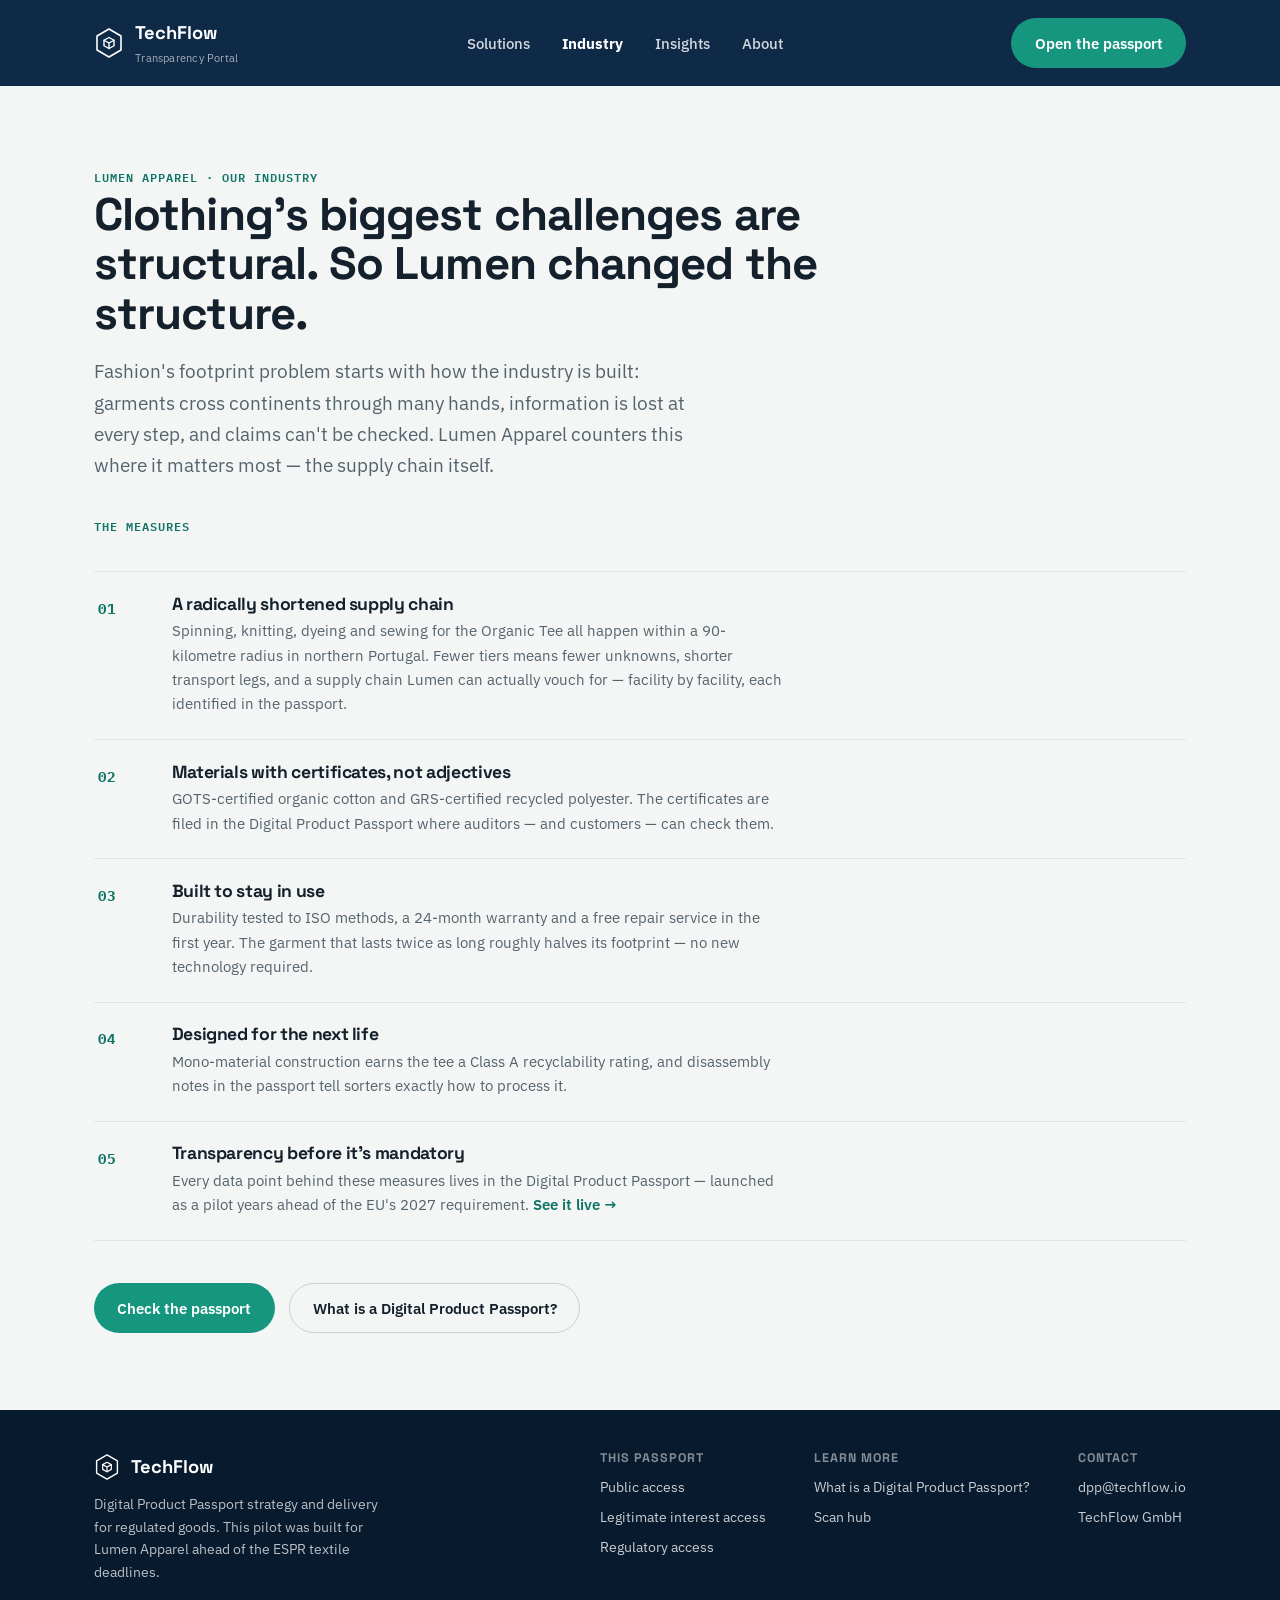
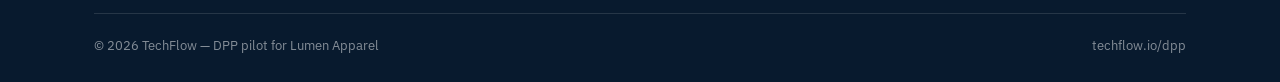
==== industry.html @ 77fb2a07 "Fix recycle icon, collapse dropdowns by default, rename client to Lumen Apparel, add Solutions and I" ====
<!DOCTYPE html>
<html lang="en">
<head>
<meta charset="UTF-8">
<meta name="viewport" content="width=device-width, initial-scale=1.0">
<title>Transparency Portal — Industry &amp; Commitments | TechFlow</title>
<meta name="description" content="How Lumen Apparel counters the clothing industry's sustainability challenges: a radically shortened supply chain, durable design, certified materials and a Digital Product Passport on every garment.">
<link rel="icon" href="data:image/svg+xml,%3Csvg xmlns='http://www.w3.org/2000/svg' viewBox='0 0 30 30'%3E%3Cpolygon points='15,1 27,8 27,22 15,29 3,22 3,8' fill='%230E2A47'/%3E%3Cpath d='M15 9.5 20 12.25 20 17.75 15 20.5 10 17.75 10 12.25Z M10 12.25 15 15 20 12.25 M15 15 V20.5' fill='none' stroke='white' stroke-width='1.5' stroke-linejoin='round'/%3E%3C/svg%3E">
<link rel="preconnect" href="https://fonts.googleapis.com">
<link rel="preconnect" href="https://fonts.gstatic.com" crossorigin>
<link href="https://fonts.googleapis.com/css2?family=Space+Grotesk:wght@500;600;700&family=IBM+Plex+Sans:wght@400;500;600;700&family=IBM+Plex+Mono:wght@500;600&display=swap" rel="stylesheet">
<link rel="stylesheet" href="assets/css/tf-tokens.css">
<link rel="stylesheet" href="assets/css/tf-base.css">
<style>
  .page-hero { padding: clamp(3rem, 6vw, 5rem) 0 2rem; }
  .page-hero h1 { font-size: var(--fs-h1); max-width: 26ch; }
  .page-hero .hero-lead { font-size: var(--fs-lead); color: var(--ink-soft); max-width: 56ch; margin-top: 1.1rem; }
  .measure-list { border-top: 1px solid var(--line); margin-top: 2rem; }
  .measure { display: grid; grid-template-columns: 56px 1fr; gap: 1.1rem; padding: 1.4rem 0.25rem; border-bottom: 1px solid var(--line); align-items: start; }
  .measure .num { font-family: var(--font-mono); font-weight: 700; color: var(--teal-dark); font-size: 0.88rem; letter-spacing: 0.06em; padding-top: 0.2rem; }
  .measure h3 { font-size: 1.1rem; margin-bottom: 0.35rem; }
  .measure p { color: var(--ink-soft); font-size: 0.94rem; max-width: 68ch; }
  .measure a { color: var(--teal-dark); font-weight: 600; text-decoration: none; }
  .measure a:hover { text-decoration: underline; }
  .cta-row { display: flex; gap: 0.9rem; flex-wrap: wrap; padding: 2.6rem 0 var(--section-pad); }
  @media (max-width: 700px) { .measure { grid-template-columns: 42px 1fr; } }
</style>
</head>
<body>

<svg style="display:none" aria-hidden="true">
  <symbol id="icon-hex" viewBox="0 0 30 30" fill="none" stroke="currentColor" stroke-linecap="round" stroke-linejoin="round"><polygon points="15,1 27,8 27,22 15,29 3,22 3,8" stroke-width="1.6"/><path d="M15 9.5 20 12.25 20 17.75 15 20.5 10 17.75 10 12.25Z" stroke-width="1.4"/><path d="M10 12.25 15 15 20 12.25M15 15V20.5" stroke-width="1.4"/></symbol>
</svg>

<header class="site-header">
  <div class="wrap">
    <a href="index.html" class="brand">
      <svg class="brand-mark" width="30" height="30"><use href="#icon-hex"/></svg>
      <span>TechFlow<small>Transparency Portal</small></span>
    </a>
    <nav class="nav-links">
      <a href="solutions.html">Solutions</a>
      <a href="industry.html" aria-current="page" style="color:#fff; font-weight:700;">Industry</a>
      <a href="public-access.html#trust">Insights</a>
      <a href="#footer">About</a>
    </nav>
    <div class="nav-right">
      <a href="public-access.html" class="btn btn-primary">Open the passport</a>
      <button class="menu-toggle" aria-label="Open menu" aria-expanded="false"><span></span></button>
    </div>
  </div>
</header>
<div class="mobile-panel">
  <a href="solutions.html">Solutions</a>
  <a href="industry.html">Industry</a>
  <a href="public-access.html#trust">Insights</a>
  <a href="#footer">About</a>
</div>

<main>
  <section class="page-hero">
    <div class="wrap">
      <span class="eyebrow">Lumen Apparel · Our industry</span>
      <h1>Clothing's biggest challenges are structural. So Lumen changed the structure.</h1>
      <p class="hero-lead">Fashion's footprint problem starts with how the industry is built: garments cross continents through many hands, information is lost at every step, and claims can't be checked. Lumen Apparel counters this where it matters most — the supply chain itself.</p>
    </div>
  </section>

  <section>
    <div class="wrap">
      <span class="eyebrow">The measures</span>
      <div class="measure-list">
        <div class="measure">
          <span class="num">01</span>
          <div>
            <h3>A radically shortened supply chain</h3>
            <p>Spinning, knitting, dyeing and sewing for the Organic Tee all happen within a 90-kilometre radius in northern Portugal. Fewer tiers means fewer unknowns, shorter transport legs, and a supply chain Lumen can actually vouch for — facility by facility, each identified in the passport.</p>
          </div>
        </div>
        <div class="measure">
          <span class="num">02</span>
          <div>
            <h3>Materials with certificates, not adjectives</h3>
            <p>GOTS-certified organic cotton and GRS-certified recycled polyester. The certificates are filed in the Digital Product Passport where auditors — and customers — can check them.</p>
          </div>
        </div>
        <div class="measure">
          <span class="num">03</span>
          <div>
            <h3>Built to stay in use</h3>
            <p>Durability tested to ISO methods, a 24-month warranty and a free repair service in the first year. The garment that lasts twice as long roughly halves its footprint — no new technology required.</p>
          </div>
        </div>
        <div class="measure">
          <span class="num">04</span>
          <div>
            <h3>Designed for the next life</h3>
            <p>Mono-material construction earns the tee a Class A recyclability rating, and disassembly notes in the passport tell sorters exactly how to process it.</p>
          </div>
        </div>
        <div class="measure">
          <span class="num">05</span>
          <div>
            <h3>Transparency before it's mandatory</h3>
            <p>Every data point behind these measures lives in the Digital Product Passport — launched as a pilot years ahead of the EU's 2027 requirement. <a href="public-access.html">See it live →</a></p>
          </div>
        </div>
      </div>
      <div class="cta-row">
        <a href="public-access.html" class="btn btn-primary">Check the passport</a>
        <a href="solutions.html" class="btn btn-secondary">What is a Digital Product Passport?</a>
      </div>
    </div>
  </section>
</main>

<footer class="site-footer" id="footer">
  <div class="wrap">
    <div class="footer-top">
      <div class="footer-brand">
        <span class="brand"><svg class="brand-mark" width="26" height="26"><use href="#icon-hex"/></svg>TechFlow</span>
        <p>Digital Product Passport strategy and delivery for regulated goods. This pilot was built for Lumen Apparel ahead of the ESPR textile deadlines.</p>
      </div>
      <div class="footer-cols">
        <div class="footer-col">
          <h4>This passport</h4>
          <a href="public-access.html">Public access</a>
          <a href="legitimate-interest-access.html">Legitimate interest access</a>
          <a href="regulatory-access.html">Regulatory access</a>
        </div>
        <div class="footer-col">
          <h4>Learn more</h4>
          <a href="solutions.html">What is a Digital Product Passport?</a>
          <a href="index.html">Scan hub</a>
        </div>
        <div class="footer-col">
          <h4>Contact</h4>
          <a href="mailto:dpp@techflow.io">dpp@techflow.io</a>
          <p>TechFlow GmbH</p>
        </div>
      </div>
    </div>
    <div class="footer-bottom">
      <span>© 2026 TechFlow — DPP pilot for Lumen Apparel</span>
      <span>techflow.io/dpp</span>
    </div>
  </div>
</footer>

<script src="assets/js/tf-nav.js"></script>
</body>
</html>
---- assets/css/tf-tokens.css ----
:root {
  /* ---- Color: navy consultancy chrome, warm off-white canvas, one teal accent ---- */
  --navy: #0E2A47;
  --navy-deep: #081A2E;
  --navy-soft: #1B3A5C;

  --teal: #17967F;
  --teal-dark: #0F7566;
  --teal-tint: #E3F3EF;

  --bg: #F4F6F5;
  --card: #FFFFFF;

  --ink: #14202B;
  --ink-soft: #55636D;
  --ink-faint: #7C8890;

  --line: #E1E5E4;
  --line-strong: #C9D0CE;

  /* tier accents — used sparingly as a dot + label, never a wash of color */
  --tier-public: #17967F;
  --tier-public-tint: #E3F3EF;
  --tier-legit: #8A6100;
  --tier-legit-tint: #F4EBD6;
  --tier-authority: #A3372A;
  --tier-authority-tint: #F7E6E2;

  --invert: #FFFFFF;

  /* ---- Type ---- */
  --font-display: 'Space Grotesk', 'Segoe UI', system-ui, sans-serif;
  --font-body: 'IBM Plex Sans', 'Segoe UI', system-ui, sans-serif;
  --font-mono: 'IBM Plex Mono', ui-monospace, 'SF Mono', Consolas, monospace;

  --fs-hero: clamp(2.4rem, 4vw + 1rem, 3.75rem);
  --fs-h1: clamp(2rem, 2.6vw + 1rem, 2.85rem);
  --fs-h2: clamp(1.6rem, 1.8vw + 1rem, 2.25rem);
  --fs-h3: 1.25rem;
  --fs-lead: 1.2rem;
  --fs-body: 1.0625rem;
  --fs-small: 0.9rem;
  --fs-micro: 0.78rem;

  --lh-tight: 1.08;
  --lh-snug: 1.3;
  --lh-body: 1.62;

  --tracking-tight: -0.02em;
  --tracking-snug: -0.01em;
  --tracking-wide: 0.08em;

  /* ---- Shape / rhythm ---- */
  --radius-s: 10px;
  --radius-m: 16px;
  --radius-l: 24px;
  --radius-pill: 980px;
  --section-pad: clamp(3.5rem, 6vw, 6.5rem);
  --edge: clamp(1.25rem, 5vw, 4rem);
  --content-max: 1220px;

  --ease-out: cubic-bezier(0.16, 1, 0.3, 1);
  --dur: 0.45s;

  --shadow-card: 0 1px 2px rgba(14, 42, 71, 0.06), 0 8px 24px -12px rgba(14, 42, 71, 0.18);
  --shadow-panel: 0 24px 60px -24px rgba(8, 26, 46, 0.45);
}

@media (prefers-reduced-motion: reduce) {
  *, *::before, *::after {
    animation-duration: 0.01ms !important;
    animation-iteration-count: 1 !important;
    transition-duration: 0.01ms !important;
    scroll-behavior: auto !important;
  }
}
---- assets/css/tf-base.css ----
/* ===========================================================
   TechFlow × Elevate Essentials — shared base for the three
   DPP access-level pages (public / legitimate-interest / regulatory)
   =========================================================== */

*, *::before, *::after { box-sizing: border-box; }
html { scroll-behavior: smooth; }
body {
  margin: 0;
  background: var(--bg);
  color: var(--ink);
  font-family: var(--font-body);
  font-size: var(--fs-body);
  line-height: var(--lh-body);
  -webkit-font-smoothing: antialiased;
}
h1, h2, h3, h4 {
  font-family: var(--font-display);
  color: var(--ink);
  line-height: var(--lh-tight);
  letter-spacing: var(--tracking-tight);
  margin: 0;
}
p { margin: 0; }
a { color: inherit; }
img { max-width: 100%; display: block; }
.wrap { max-width: var(--content-max); margin: 0 auto; padding: 0 var(--edge); }

:focus-visible {
  outline: 2.5px solid var(--teal);
  outline-offset: 3px;
  border-radius: 4px;
}

.eyebrow {
  display: inline-flex;
  align-items: center;
  gap: 0.5em;
  font-family: var(--font-mono);
  font-size: var(--fs-micro);
  font-weight: 600;
  letter-spacing: var(--tracking-wide);
  text-transform: uppercase;
  color: var(--teal-dark);
}

/* ---------- buttons ---------- */
.btn {
  display: inline-flex;
  align-items: center;
  gap: 0.5rem;
  padding: 0.75rem 1.4rem;
  border-radius: var(--radius-pill);
  font-family: var(--font-body);
  font-weight: 600;
  font-size: 0.95rem;
  text-decoration: none;
  border: 1.5px solid transparent;
  cursor: pointer;
  transition: transform var(--dur) var(--ease-out), background var(--dur) var(--ease-out), border-color var(--dur) var(--ease-out);
}
.btn-primary { background: var(--teal); color: #fff; }
.btn-primary:hover { background: var(--teal-dark); }
.btn-secondary { background: transparent; border-color: var(--line-strong); color: var(--ink); }
.btn-secondary:hover { border-color: var(--ink-soft); }
.btn-ghost-invert { background: rgba(255,255,255,0.08); border-color: rgba(255,255,255,0.28); color: #fff; }
.btn-ghost-invert:hover { background: rgba(255,255,255,0.16); }

/* ---------- site header ---------- */
.site-header {
  background: var(--navy);
  color: #fff;
}
.site-header .wrap {
  display: flex;
  align-items: center;
  justify-content: space-between;
  gap: 1.5rem;
  padding-top: 1.1rem;
  padding-bottom: 1.1rem;
}
.brand {
  display: flex;
  align-items: center;
  gap: 0.7rem;
  text-decoration: none;
  color: #fff;
  font-family: var(--font-display);
  font-weight: 700;
  font-size: 1.15rem;
}
.brand-mark { flex-shrink: 0; }
.brand small {
  display: block;
  font-family: var(--font-body);
  font-weight: 400;
  font-size: 0.68rem;
  letter-spacing: 0.02em;
  color: rgba(255,255,255,0.62);
  margin-top: 0.1rem;
}
.nav-links {
  display: flex;
  gap: 2rem;
  font-size: 0.95rem;
  font-weight: 500;
}
.nav-links a { text-decoration: none; color: rgba(255,255,255,0.82); transition: color var(--dur); }
.nav-links a:hover { color: #fff; }
.nav-right { display: flex; align-items: center; gap: 1rem; }
.menu-toggle {
  display: none;
  width: 40px; height: 40px;
  border-radius: 10px;
  border: 1.5px solid rgba(255,255,255,0.3);
  background: transparent;
  position: relative;
  cursor: pointer;
}
.menu-toggle span, .menu-toggle::before, .menu-toggle::after {
  content: ''; position: absolute; left: 10px; right: 10px; height: 1.6px; background: #fff;
}
.menu-toggle::before { top: 14px; }
.menu-toggle span { top: 19px; }
.menu-toggle::after { top: 24px; }
.mobile-panel { display: none; }

/* ---------- tier bar (eyebrow + badge + cross-links) ---------- */
.tier-bar {
  background: var(--navy-deep);
  color: rgba(255,255,255,0.9);
  border-top: 1px solid rgba(255,255,255,0.08);
}
.tier-bar .wrap {
  display: flex;
  flex-wrap: wrap;
  align-items: center;
  justify-content: space-between;
  gap: 0.75rem;
  padding-top: 0.85rem;
  padding-bottom: 0.85rem;
  font-size: 0.85rem;
}
.tier-badge {
  display: inline-flex;
  align-items: center;
  gap: 0.5rem;
  padding: 0.3rem 0.8rem;
  border-radius: var(--radius-pill);
  font-family: var(--font-mono);
  font-size: 0.72rem;
  font-weight: 700;
  letter-spacing: var(--tracking-wide);
  text-transform: uppercase;
}
.tier-badge .dot { width: 7px; height: 7px; border-radius: 50%; background: currentColor; }
.tier-badge--public { background: rgba(23,150,127,0.18); color: #5FDCC1; }
.tier-badge--legit { background: rgba(138,97,0,0.22); color: #F0C15D; }
.tier-badge--authority { background: rgba(163,55,42,0.22); color: #F09184; }

.tier-switch { display: flex; gap: 1.1rem; align-items: center; flex-wrap: wrap; }
.tier-switch span.label { color: rgba(255,255,255,0.5); }
.tier-switch a {
  text-decoration: none;
  color: rgba(255,255,255,0.7);
  border-bottom: 1px solid transparent;
  padding-bottom: 1px;
}
.tier-switch a:hover { color: #fff; border-color: rgba(255,255,255,0.4); }
.tier-switch a.is-current { color: #fff; font-weight: 700; border-color: currentColor; }

/* ---------- hero ---------- */
.hero { padding: var(--section-pad) 0 3.5rem; }
.hero-grid {
  display: grid;
  grid-template-columns: 1.05fr 0.85fr 0.8fr;
  gap: clamp(1.5rem, 3vw, 2.5rem);
  align-items: start;
}
.hero-copy h1 { font-size: var(--fs-hero); margin: 0.9rem 0 1.1rem; }
.hero-copy .hero-lead { font-size: var(--fs-lead); color: var(--ink-soft); max-width: 46ch; margin-bottom: 1.8rem; }
.hero-accent { color: var(--teal-dark); }

.hero-visual {
  position: relative;
  background: linear-gradient(180deg, var(--navy) 0%, var(--navy-deep) 100%);
  border-radius: var(--radius-l);
  padding: 2.2rem 1.6rem;
  box-shadow: var(--shadow-panel);
  overflow: hidden;
}
.hero-visual::before {
  content: '';
  position: absolute; inset: 0;
  background: radial-gradient(60% 50% at 50% 30%, rgba(23,150,127,0.22), transparent 70%);
  pointer-events: none;
}
.hero-photo-frame { position: relative; z-index: 1; }
.hero-photo-frame img { width: 100%; border-radius: var(--radius-m); }

.hero-tags {
  position: relative; z-index: 3;
  display: flex; flex-wrap: wrap; gap: 0.6rem;
  margin-top: 1.4rem;
}
.hero-tag {
  display: flex; align-items: center; gap: 0.5rem;
  background: rgba(255,255,255,0.06);
  border: 1px solid rgba(255,255,255,0.14);
  border-radius: var(--radius-pill);
  padding: 0.5rem 0.9rem 0.5rem 0.6rem;
  color: #fff;
  font-size: 0.82rem;
  font-weight: 600;
}
.hero-tag svg { color: var(--teal); flex-shrink: 0; }

/* ---------- overview sidebar card ---------- */
.overview-card {
  background: var(--card);
  border: 1px solid var(--line);
  border-radius: var(--radius-l);
  box-shadow: var(--shadow-card);
  padding: 1.8rem 1.8rem 1.5rem;
}
.overview-card h2 {
  font-size: 1rem;
  font-family: var(--font-mono);
  letter-spacing: var(--tracking-wide);
  text-transform: uppercase;
  color: var(--ink-soft);
  margin-bottom: 1.1rem;
}
.overview-row {
  display: flex;
  gap: 0.9rem;
  padding: 0.85rem 0;
  border-top: 1px solid var(--line);
}
.overview-row:first-of-type { border-top: none; }
.overview-row .icon {
  flex-shrink: 0;
  width: 34px; height: 34px;
  border-radius: 9px;
  background: var(--teal-tint);
  color: var(--teal-dark);
  display: flex; align-items: center; justify-content: center;
}
.overview-row dt { font-size: 0.85rem; font-weight: 700; color: var(--ink); margin-bottom: 0.15rem; }
.overview-row dd { margin: 0; font-size: 0.88rem; color: var(--ink-soft); }
.overview-row a.reg-link { color: var(--teal-dark); font-weight: 600; text-decoration: none; }
.overview-row a.reg-link:hover { text-decoration: underline; }

.qr-block {
  margin-top: 1.4rem;
  padding-top: 1.4rem;
  border-top: 1px solid var(--line);
  display: flex;
  align-items: center;
  gap: 1rem;
}
.qr-block canvas, .qr-block img { border-radius: 8px; border: 1px solid var(--line); }
.qr-block-text p { font-size: 0.8rem; color: var(--ink-faint); }
.qr-block-text strong { display: block; font-size: 0.85rem; color: var(--ink); margin-bottom: 0.2rem; }

/* ---------- context strip ---------- */
.context-strip {
  background: var(--card);
  border-top: 1px solid var(--line);
  border-bottom: 1px solid var(--line);
  padding: 2.6rem 0;
}
.context-strip .wrap { display: grid; grid-template-columns: 1fr 1.4fr; gap: 2.5rem; align-items: start; }
.context-strip p { color: var(--ink-soft); }
.context-strip p + p { margin-top: 0.9rem; }

/* ---------- accordion / dropdown attribute browser ---------- */
.records { padding: var(--section-pad) 0; }
.records-head { display: flex; justify-content: space-between; align-items: flex-end; gap: 1.5rem; margin-bottom: 2.2rem; flex-wrap: wrap; }
.records-head h2 { font-size: var(--fs-h2); }
.records-head p { color: var(--ink-soft); margin-top: 0.5rem; max-width: 60ch; }

.dpp-accordion { border-top: 1px solid var(--line); }
.dpp-cat { border-bottom: 1px solid var(--line); }
.dpp-cat summary {
  display: flex;
  align-items: center;
  gap: 1rem;
  padding: 1.35rem 0.25rem;
  cursor: pointer;
  list-style: none;
  font-family: var(--font-display);
  font-size: 1.1rem;
  font-weight: 600;
  color: var(--ink);
}
.dpp-cat summary::-webkit-details-marker { display: none; }
.dpp-cat summary .icon {
  flex-shrink: 0;
  width: 40px; height: 40px;
  border-radius: 10px;
  background: var(--teal-tint);
  color: var(--teal-dark);
  display: flex; align-items: center; justify-content: center;
}
.dpp-cat summary .cat-meta { flex: 1; }
.dpp-cat summary .cat-meta .cat-sub { display: block; font-family: var(--font-body); font-weight: 400; font-size: 0.85rem; color: var(--ink-soft); margin-top: 0.15rem; }
.dpp-cat summary .count { font-family: var(--font-mono); font-size: 0.78rem; color: var(--ink-faint); white-space: nowrap; }
.dpp-cat summary .chevron { flex-shrink: 0; transition: transform var(--dur) var(--ease-out); color: var(--ink-faint); }
.dpp-cat[open] summary .chevron { transform: rotate(180deg); }

.dpp-cat-body { padding: 0 0.25rem 1.6rem 0.25rem; }
.field-table { width: 100%; border-collapse: collapse; }
.field-table tr { border-top: 1px dashed var(--line); }
.field-table tr:first-child { border-top: none; }
.field-table th, .field-table td { text-align: left; padding: 0.65rem 0.6rem; vertical-align: top; font-weight: 400; }
.field-table th {
  width: 30%;
  font-weight: 600;
  color: var(--ink);
  font-size: 0.92rem;
}
.field-table td.field-value { color: var(--ink-soft); font-size: 0.92rem; }
.field-table td.field-standard { color: var(--ink-faint); font-family: var(--font-mono); font-size: 0.78rem; text-align: right; white-space: nowrap; }
.field-tier {
  display: inline-block;
  margin-left: 0.5rem;
  padding: 0.1rem 0.5rem;
  border-radius: var(--radius-pill);
  font-family: var(--font-mono);
  font-size: 0.65rem;
  font-weight: 700;
  letter-spacing: 0.03em;
  vertical-align: middle;
}
.field-tier--public { background: var(--tier-public-tint); color: var(--tier-public); }
.field-tier--legit { background: var(--tier-legit-tint); color: var(--tier-legit); }
.field-tier--authority { background: var(--tier-authority-tint); color: var(--tier-authority); }

.toggle-all {
  background: transparent;
  border: 1.5px solid var(--line-strong);
  border-radius: var(--radius-pill);
  padding: 0.55rem 1.1rem;
  font-size: 0.85rem;
  font-weight: 600;
  cursor: pointer;
  color: var(--ink);
}
.toggle-all:hover { border-color: var(--ink-soft); }

/* ---------- trust strip ---------- */
.trust-strip { background: var(--navy); color: #fff; padding: 2.6rem 0; }
.trust-grid { display: grid; grid-template-columns: repeat(3, 1fr); gap: 2rem; }
.trust-item { display: flex; gap: 0.9rem; }
.trust-item .icon { flex-shrink: 0; width: 38px; height: 38px; border-radius: 10px; background: rgba(255,255,255,0.1); color: var(--teal); display: flex; align-items: center; justify-content: center; }
.trust-item h4 { font-size: 0.98rem; margin-bottom: 0.3rem; color: #fff; }
.trust-item p { font-size: 0.85rem; color: rgba(255,255,255,0.68); }

/* ---------- footer ---------- */
.site-footer { background: var(--navy-deep); color: rgba(255,255,255,0.72); padding: 2.6rem 0 1.6rem; }
.footer-top { display: flex; justify-content: space-between; gap: 2rem; flex-wrap: wrap; padding-bottom: 1.8rem; border-bottom: 1px solid rgba(255,255,255,0.12); }
.footer-brand p { max-width: 38ch; font-size: 0.88rem; margin-top: 0.7rem; }
.footer-cols { display: flex; gap: 3rem; flex-wrap: wrap; }
.footer-col h4 { font-size: 0.78rem; text-transform: uppercase; letter-spacing: var(--tracking-wide); color: rgba(255,255,255,0.5); margin-bottom: 0.7rem; }
.footer-col a, .footer-col p { display: block; font-size: 0.88rem; margin-bottom: 0.45rem; text-decoration: none; color: rgba(255,255,255,0.78); }
.footer-col a:hover { color: #fff; }
.footer-bottom { display: flex; justify-content: space-between; gap: 1rem; flex-wrap: wrap; padding-top: 1.4rem; font-size: 0.8rem; color: rgba(255,255,255,0.5); }

/* ---------- access gate ---------- */
body.is-gated { overflow: hidden; }
body.is-gated > main,
body.is-gated > .site-header,
body.is-gated > .tier-bar,
body.is-gated > .site-footer,
body.is-gated > .mobile-panel { filter: blur(14px); pointer-events: none; user-select: none; }
.gate-overlay {
  position: fixed;
  inset: 0;
  z-index: 100;
  display: flex;
  align-items: center;
  justify-content: center;
  padding: 1.25rem;
  background: rgba(8, 26, 46, 0.82);
}
.gate-card {
  width: 100%;
  max-width: 420px;
  background: var(--card);
  border-radius: var(--radius-l);
  box-shadow: var(--shadow-panel);
  padding: 2.2rem 2rem;
}
.gate-card h1 {
  font-size: 1.5rem;
  margin: 1rem 0 0.6rem;
}
.gate-card > p { color: var(--ink-soft); font-size: 0.95rem; }
.gate-form {
  display: flex;
  gap: 0.6rem;
  margin-top: 1.4rem;
}
.gate-form input {
  flex: 1;
  min-width: 0;
  font: inherit;
  font-size: 1rem;
  padding: 0.7rem 1rem;
  border: 1.5px solid var(--line-strong);
  border-radius: var(--radius-pill);
  color: var(--ink);
  background: var(--bg);
}
.gate-form input:focus-visible { outline: 2.5px solid var(--teal); outline-offset: 1px; border-color: transparent; }
.gate-error { color: var(--tier-authority); font-size: 0.85rem; margin-top: 0.7rem; font-weight: 600; }
.gate-back {
  display: inline-block;
  margin-top: 1.3rem;
  font-size: 0.88rem;
  font-weight: 600;
  color: var(--teal-dark);
  text-decoration: none;
}
.gate-back:hover { text-decoration: underline; }
.sr-only {
  position: absolute;
  width: 1px; height: 1px;
  margin: -1px; padding: 0;
  overflow: hidden;
  clip: rect(0 0 0 0);
  white-space: nowrap;
  border: 0;
}
@media (max-width: 480px) {
  .gate-form { flex-direction: column; }
  .gate-form .btn { justify-content: center; }
}

/* ---------- responsive ---------- */
@media (max-width: 1150px) {
  .hero-grid { grid-template-columns: 1fr 1fr; }
  .hero-copy { grid-column: 1 / -1; }
}
@media (max-width: 1024px) {
  .context-strip .wrap { grid-template-columns: 1fr; }
  .trust-grid { grid-template-columns: 1fr; gap: 1.5rem; }
}
@media (max-width: 700px) {
  .hero-grid { grid-template-columns: 1fr; }
}
@media (max-width: 900px) {
  .nav-links { display: none; }
  .menu-toggle { display: block; }
  .mobile-panel {
    display: none;
    flex-direction: column;
    gap: 1rem;
    background: var(--navy);
    padding: 1rem var(--edge) 1.6rem;
  }
  .mobile-panel.is-open { display: flex; }
  .mobile-panel a { color: rgba(255,255,255,0.85); text-decoration: none; font-weight: 500; }
  .tier-bar .wrap { flex-direction: column; align-items: flex-start; }
}
@media (max-width: 640px) {
  .field-table td.field-standard { display: none; }
  .field-table th { width: auto; }
  .overview-card { padding: 1.4rem; }
  .footer-bottom { flex-direction: column; }
}
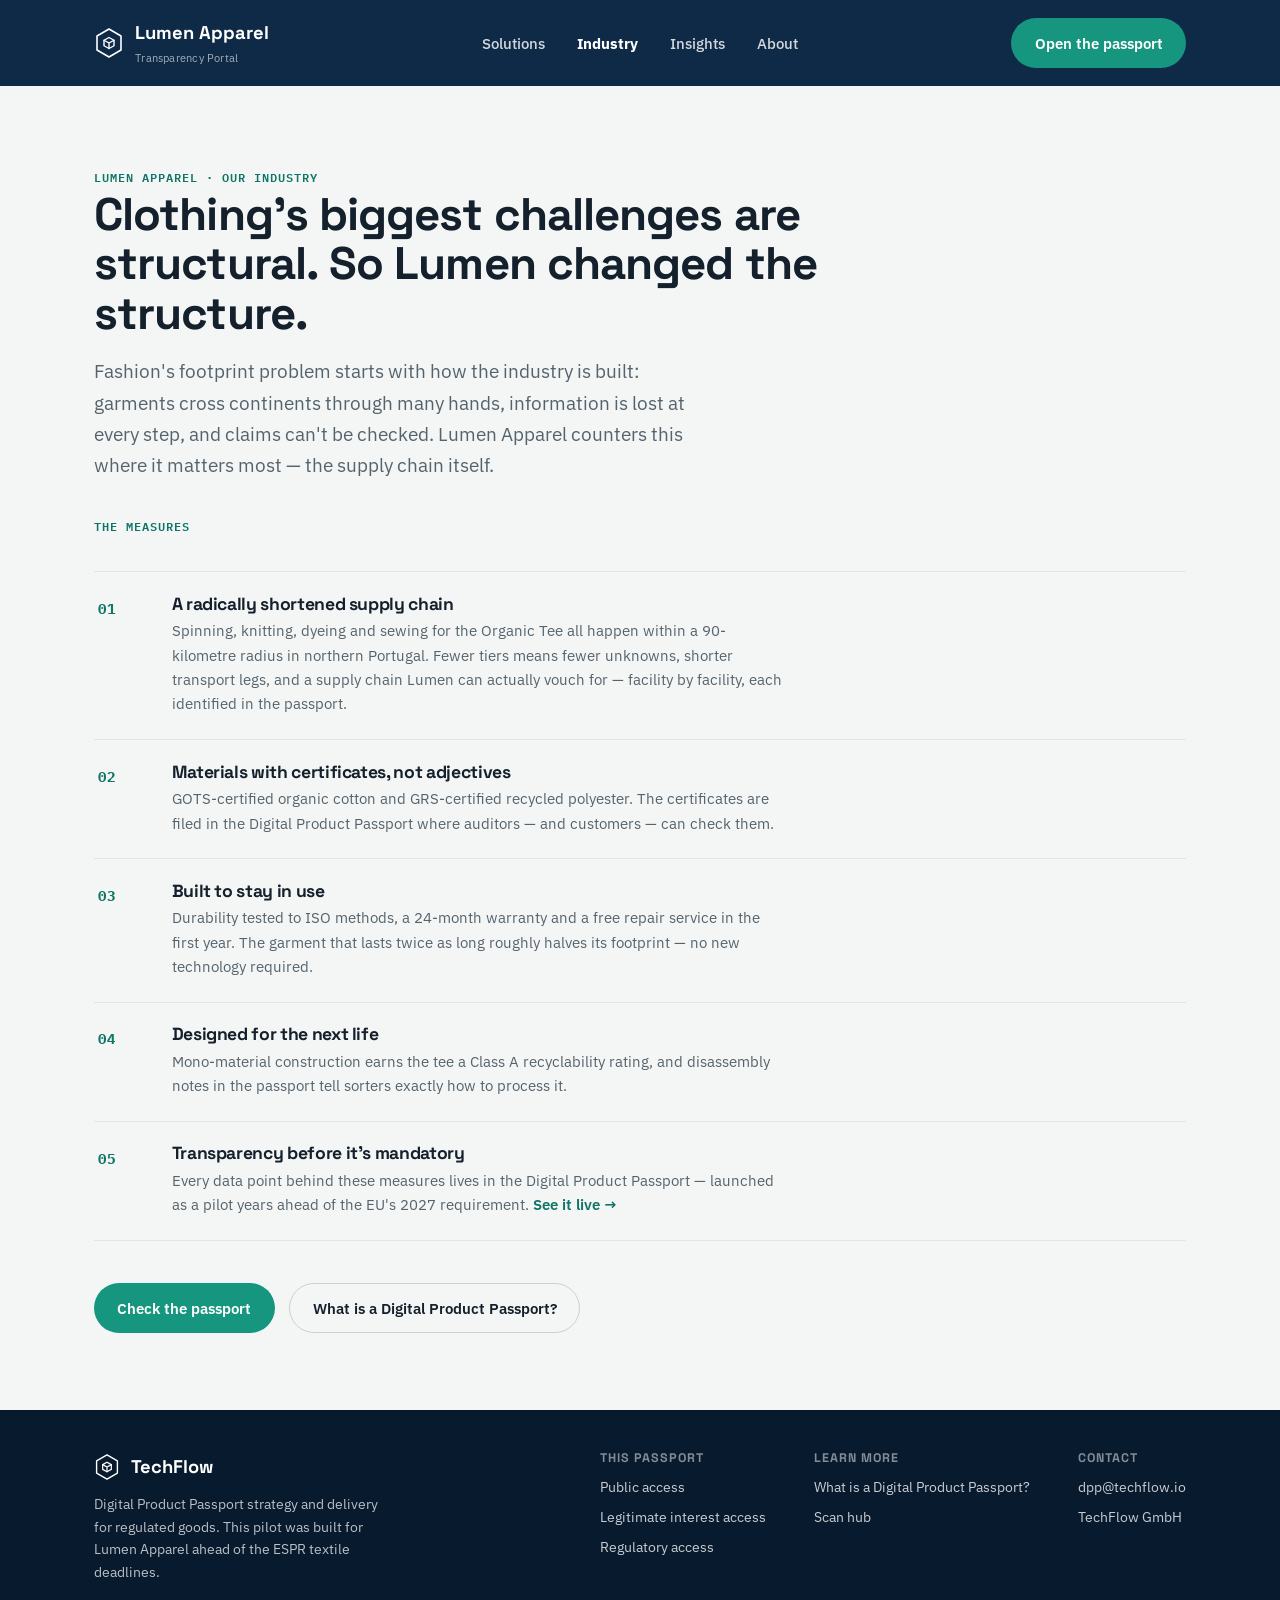
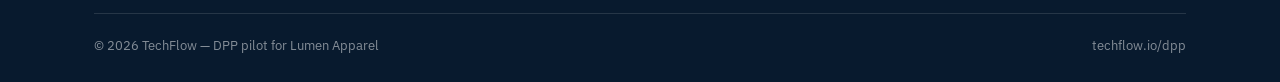
==== commit e772e169: "Change header wordmark to Lumen Apparel (keep Transparency Portal subtitle) Co-Authored-By: Claude F" ====
--- a/industry.html
+++ b/industry.html
@@ -36,7 +36,7 @@
   <div class="wrap">
     <a href="index.html" class="brand">
       <svg class="brand-mark" width="30" height="30"><use href="#icon-hex"/></svg>
-      <span>TechFlow<small>Transparency Portal</small></span>
+      <span>Lumen Apparel<small>Transparency Portal</small></span>
     </a>
     <nav class="nav-links">
       <a href="solutions.html">Solutions</a>
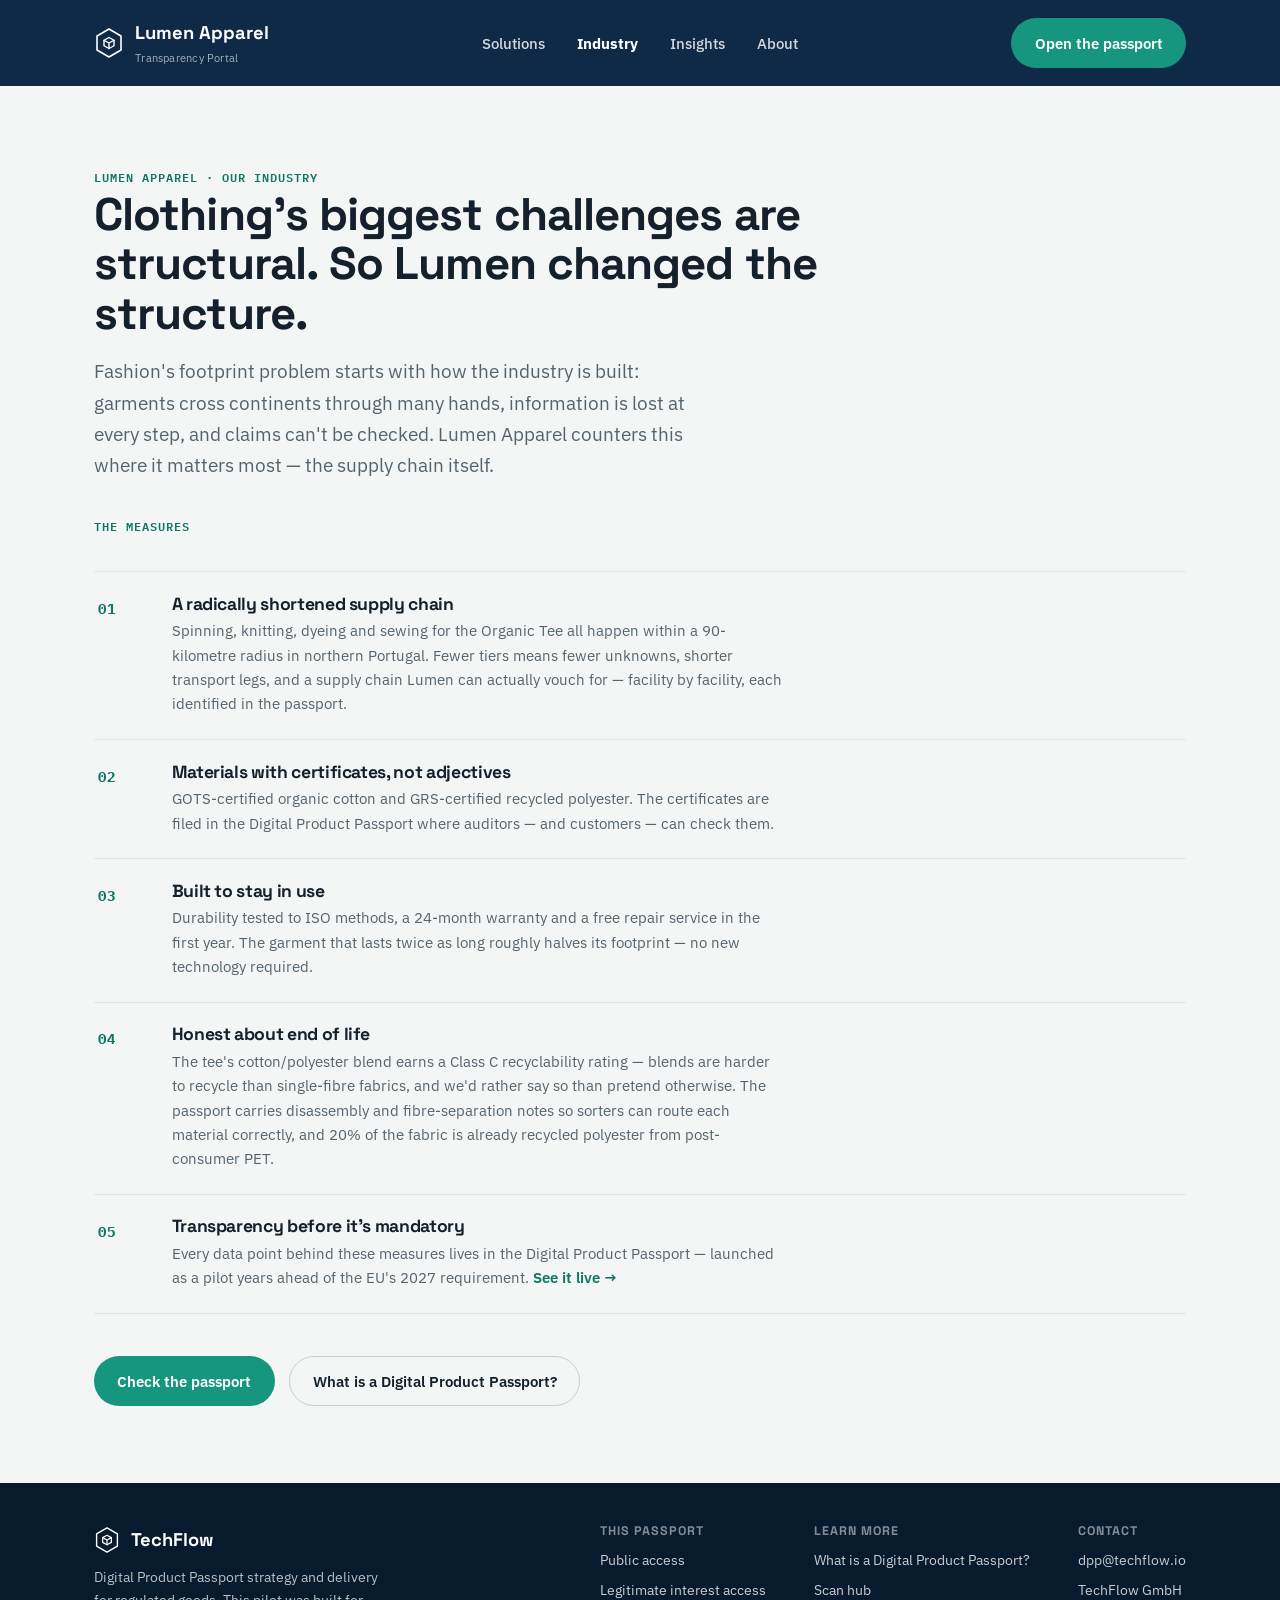
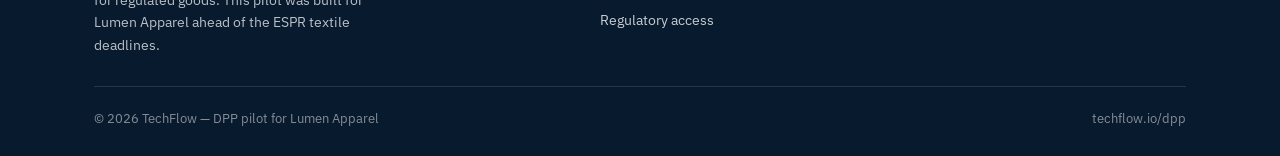
==== commit fc3674bd: "Fix implausible fibre masses (0.142 kg cotton / 0.036 kg polyester) and blend recyclability contradi" ====
--- a/industry.html
+++ b/industry.html
@@ -94,8 +94,8 @@
         <div class="measure">
           <span class="num">04</span>
           <div>
-            <h3>Designed for the next life</h3>
-            <p>Mono-material construction earns the tee a Class A recyclability rating, and disassembly notes in the passport tell sorters exactly how to process it.</p>
+            <h3>Honest about end of life</h3>
+            <p>The tee's cotton/polyester blend earns a Class C recyclability rating — blends are harder to recycle than single-fibre fabrics, and we'd rather say so than pretend otherwise. The passport carries disassembly and fibre-separation notes so sorters can route each material correctly, and 20% of the fabric is already recycled polyester from post-consumer PET.</p>
           </div>
         </div>
         <div class="measure">
